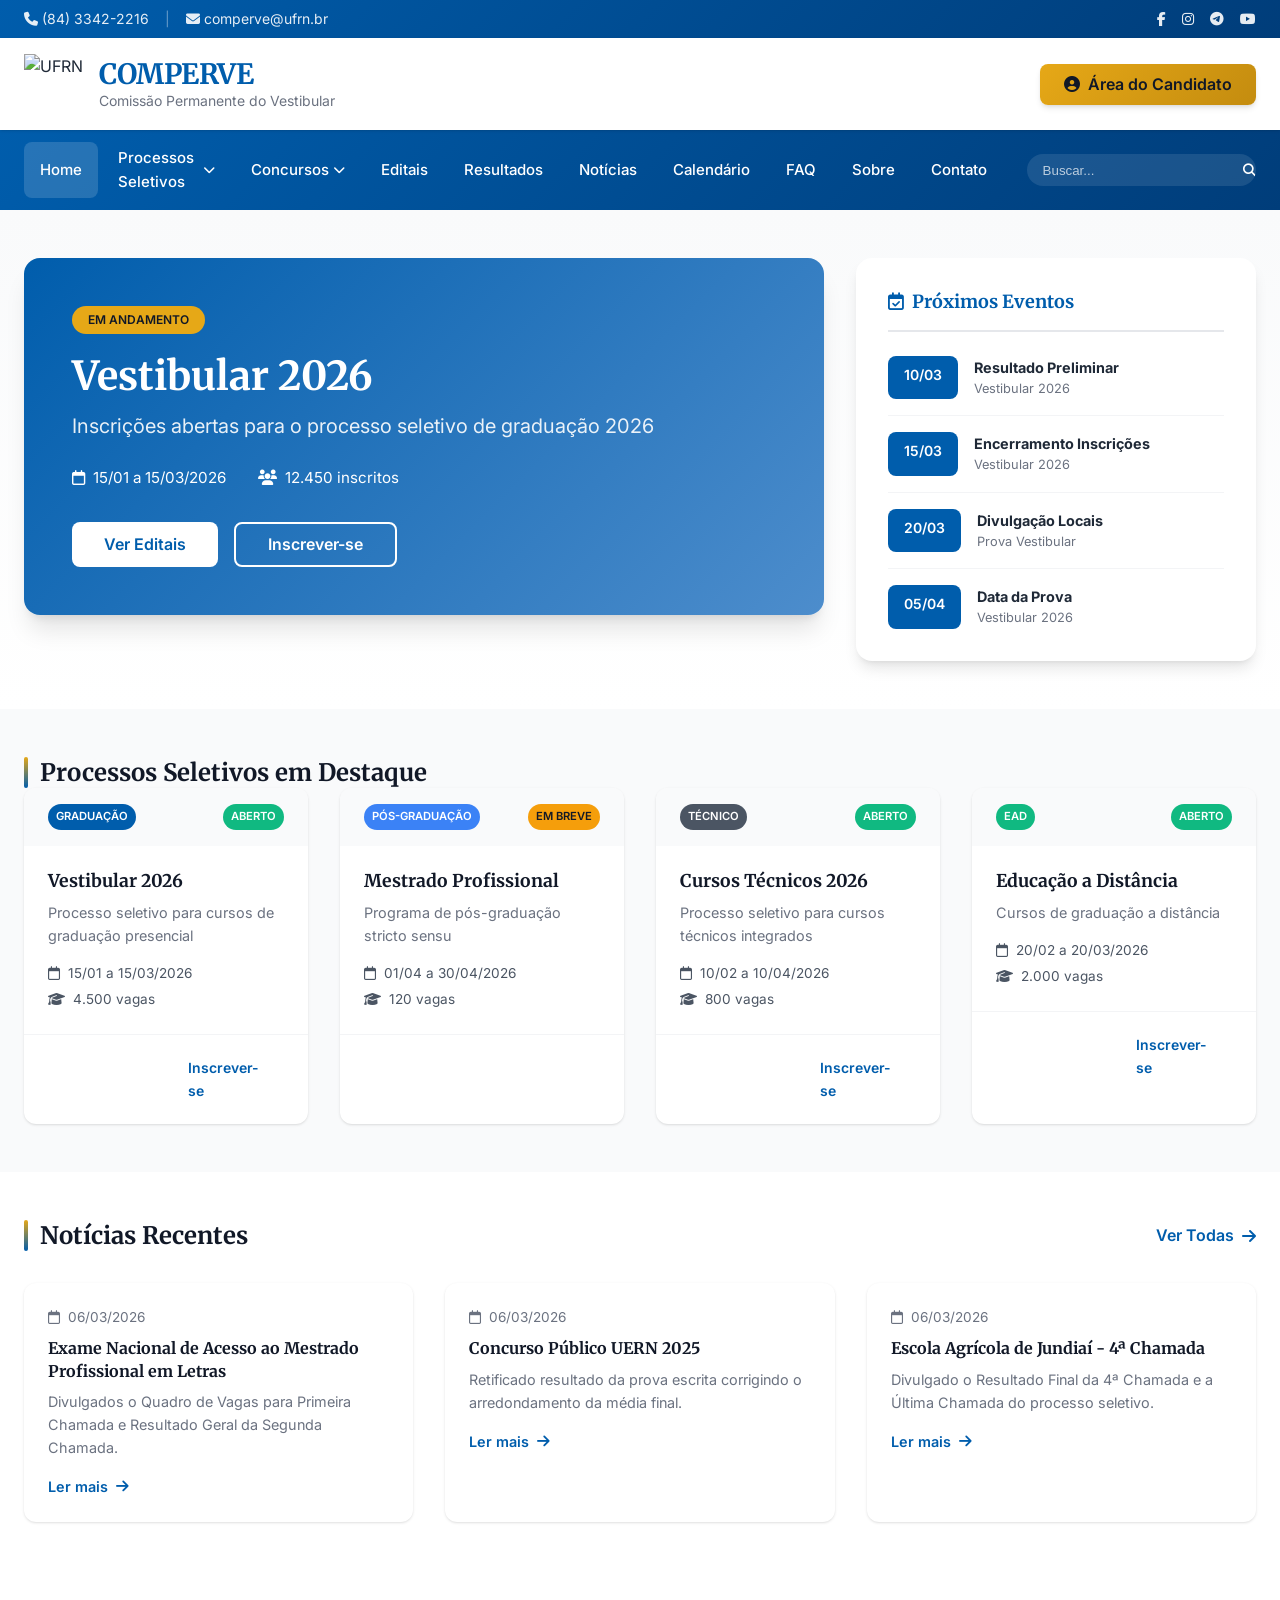
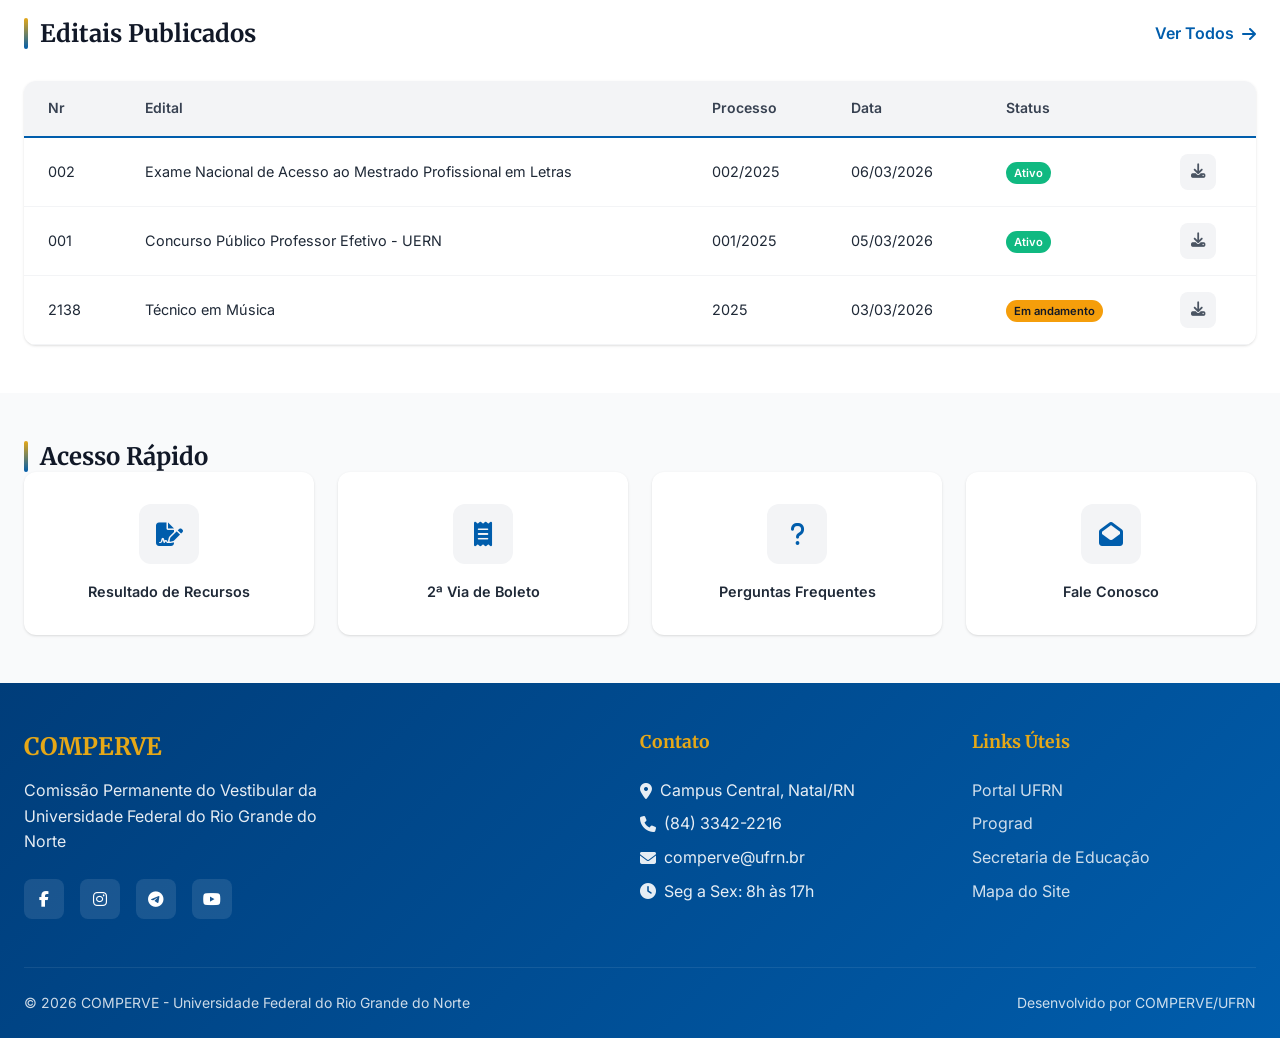
==== proposta-css-puro/index.html @ 0de2d8d8 "Initial commit: 3 proposals for COMPERVE portal redesign - Proposta Bootstrap: Framework Bootstrap 5" ====
<!DOCTYPE html>
<html lang="pt-BR">
<head>
    <meta charset="UTF-8">
    <meta name="viewport" content="width=device-width, initial-scale=1.0">
    <title>COMPERVE - Comissão Permanente do Vestibular</title>
    <link rel="preconnect" href="https://fonts.googleapis.com">
    <link rel="preconnect" href="https://fonts.gstatic.com" crossorigin>
    <link href="https://fonts.googleapis.com/css2?family=Inter:wght@300;400;500;600;700&family=Merriweather:wght@400;700&display=swap" rel="stylesheet">
    <link rel="stylesheet" href="https://cdnjs.cloudflare.com/ajax/libs/font-awesome/6.4.2/css/all.min.css">
    <link rel="stylesheet" href="style.css">
</head>
<body>
    <!-- Top Bar -->
    <div class="topbar">
        <div class="container">
            <div class="topbar-content">
                <div class="topbar-contact">
                    <a href="tel:+558433422216"><i class="fas fa-phone"></i> (84) 3342-2216</a>
                    <span class="separator">|</span>
                    <a href="mailto:comperve@ufrn.br"><i class="fas fa-envelope"></i> comperve@ufrn.br</a>
                </div>
                <div class="topbar-social">
                    <a href="#" aria-label="Facebook"><i class="fab fa-facebook-f"></i></a>
                    <a href="#" aria-label="Instagram"><i class="fab fa-instagram"></i></a>
                    <a href="#" aria-label="Telegram"><i class="fab fa-telegram-plane"></i></a>
                    <a href="#" aria-label="YouTube"><i class="fab fa-youtube"></i></a>
                </div>
            </div>
        </div>
    </div>

    <!-- Header -->
    <header class="header">
        <div class="container">
            <div class="header-content">
                <div class="header-brand">
                    <img src="https://www.ufrn.br/imagens/logos/brasao_ufrn.png" alt="UFRN" class="header-logo">
                    <div class="header-text">
                        <h1 class="brand-title">COMPERVE</h1>
                        <p class="brand-subtitle">Comissão Permanente do Vestibular</p>
                    </div>
                </div>
                <a href="https://comperve.ufrn.br/candidato" class="btn-candidate" target="_blank">
                    <i class="fas fa-user-circle"></i>
                    <span>Área do Candidato</span>
                </a>
                <button class="mobile-menu-toggle" aria-label="Abrir menu">
                    <i class="fas fa-bars"></i>
                </button>
            </div>
        </div>
    </header>

    <!-- Navigation -->
    <nav class="navbar">
        <div class="container">
            <div class="navbar-content">
                <ul class="nav-menu">
                    <li class="nav-item active"><a href="#" class="nav-link">Home</a></li>
                    <li class="nav-item has-dropdown">
                        <a href="#" class="nav-link">Processos Seletivos <i class="fas fa-chevron-down"></i></a>
                        <ul class="dropdown-menu">
                            <li><a href="#">Graduação</a></li>
                            <li><a href="#">Pós-Graduação</a></li>
                            <li><a href="#">Cursos Técnicos</a></li>
                            <li><a href="#">Educação a Distância</a></li>
                        </ul>
                    </li>
                    <li class="nav-item has-dropdown">
                        <a href="#" class="nav-link">Concursos <i class="fas fa-chevron-down"></i></a>
                        <ul class="dropdown-menu">
                            <li><a href="#">Professor Efetivo</a></li>
                            <li><a href="#">Técnico Administrativo</a></li>
                            <li><a href="#">Servidores</a></li>
                        </ul>
                    </li>
                    <li class="nav-item"><a href="#" class="nav-link">Editais</a></li>
                    <li class="nav-item"><a href="#" class="nav-link">Resultados</a></li>
                    <li class="nav-item"><a href="#" class="nav-link">Notícias</a></li>
                    <li class="nav-item"><a href="#" class="nav-link">Calendário</a></li>
                    <li class="nav-item"><a href="#" class="nav-link">FAQ</a></li>
                    <li class="nav-item"><a href="#" class="nav-link">Sobre</a></li>
                    <li class="nav-item"><a href="#" class="nav-link">Contato</a></li>
                </ul>
                <form class="search-box">
                    <input type="search" placeholder="Buscar..." aria-label="Buscar">
                    <button type="submit"><i class="fas fa-search"></i></button>
                </form>
            </div>
        </div>
    </nav>

    <!-- Mobile Menu -->
    <div class="mobile-menu">
        <button class="mobile-menu-close"><i class="fas fa-times"></i></button>
        <ul class="mobile-nav-menu">
            <li class="active"><a href="#"><i class="fas fa-home"></i> Home</a></li>
            <li class="has-dropdown">
                <a href="#"><i class="fas fa-graduation-cap"></i> Processos Seletivos</a>
                <ul class="mobile-dropdown">
                    <li><a href="#">Graduação</a></li>
                    <li><a href="#">Pós-Graduação</a></li>
                    <li><a href="#">Cursos Técnicos</a></li>
                    <li><a href="#">Educação a Distância</a></li>
                </ul>
            </li>
            <li class="has-dropdown">
                <a href="#"><i class="fas fa-briefcase"></i> Concursos</a>
                <ul class="mobile-dropdown">
                    <li><a href="#">Professor Efetivo</a></li>
                    <li><a href="#">Técnico Administrativo</a></li>
                </ul>
            </li>
            <li><a href="#"><i class="fas fa-file-alt"></i> Editais</a></li>
            <li><a href="#"><i class="fas fa-clipboard-check"></i> Resultados</a></li>
            <li><a href="#"><i class="fas fa-newspaper"></i> Notícias</a></li>
            <li><a href="#"><i class="fas fa-calendar-alt"></i> Calendário</a></li>
            <li><a href="#"><i class="fas fa-question-circle"></i> FAQ</a></li>
            <li><a href="#"><i class="fas fa-info-circle"></i> Sobre</a></li>
            <li><a href="#"><i class="fas fa-envelope"></i> Contato</a></li>
        </ul>
    </div>
    <div class="mobile-overlay"></div>

    <!-- Hero Section -->
    <section class="hero">
        <div class="container">
            <div class="hero-grid">
                <div class="hero-main">
                    <div class="hero-card">
                        <span class="badge-status">Em Andamento</span>
                        <h2 class="hero-title">Vestibular 2026</h2>
                        <p class="hero-subtitle">Inscrições abertas para o processo seletivo de graduação 2026</p>
                        <div class="hero-info">
                            <span><i class="far fa-calendar"></i> 15/01 a 15/03/2026</span>
                            <span><i class="fas fa-users"></i> 12.450 inscritos</span>
                        </div>
                        <div class="hero-actions">
                            <a href="#" class="btn btn-primary">Ver Editais</a>
                            <a href="#" class="btn btn-outline">Inscrever-se</a>
                        </div>
                    </div>
                </div>
                <aside class="hero-sidebar">
                    <div class="sidebar-card">
                        <h3 class="sidebar-title"><i class="far fa-calendar-check"></i> Próximos Eventos</h3>
                        <ul class="event-list">
                            <li class="event-item">
                                <span class="event-date">10/03</span>
                                <div class="event-content">
                                    <strong>Resultado Preliminar</strong>
                                    <p>Vestibular 2026</p>
                                </div>
                            </li>
                            <li class="event-item">
                                <span class="event-date">15/03</span>
                                <div class="event-content">
                                    <strong>Encerramento Inscrições</strong>
                                    <p>Vestibular 2026</p>
                                </div>
                            </li>
                            <li class="event-item">
                                <span class="event-date">20/03</span>
                                <div class="event-content">
                                    <strong>Divulgação Locais</strong>
                                    <p>Prova Vestibular</p>
                                </div>
                            </li>
                            <li class="event-item">
                                <span class="event-date">05/04</span>
                                <div class="event-content">
                                    <strong>Data da Prova</strong>
                                    <p>Vestibular 2026</p>
                                </div>
                            </li>
                        </ul>
                    </div>
                </aside>
            </div>
        </div>
    </section>

    <!-- Processos Seletivos -->
    <section class="section processes-section">
        <div class="container">
            <h2 class="section-title">Processos Seletivos em Destaque</h2>
            <div class="process-grid">
                <article class="process-card">
                    <div class="card-header">
                        <span class="badge badge-graduacao">Graduação</span>
                        <span class="badge badge-open">Aberto</span>
                    </div>
                    <div class="card-body">
                        <h3 class="card-title">Vestibular 2026</h3>
                        <p class="card-text">Processo seletivo para cursos de graduação presencial</p>
                        <div class="card-info">
                            <span><i class="far fa-calendar"></i> 15/01 a 15/03/2026</span>
                            <span><i class="fas fa-graduation-cap"></i> 4.500 vagas</span>
                        </div>
                    </div>
                    <div class="card-footer">
                        <a href="#" class="btn btn-sm btn-outline">Ver Detalhes</a>
                        <a href="#" class="btn btn-sm btn-primary">Inscrever-se</a>
                    </div>
                </article>
                <article class="process-card">
                    <div class="card-header">
                        <span class="badge badge-pos">Pós-Graduação</span>
                        <span class="badge badge-soon">Em breve</span>
                    </div>
                    <div class="card-body">
                        <h3 class="card-title">Mestrado Profissional</h3>
                        <p class="card-text">Programa de pós-graduação stricto sensu</p>
                        <div class="card-info">
                            <span><i class="far fa-calendar"></i> 01/04 a 30/04/2026</span>
                            <span><i class="fas fa-graduation-cap"></i> 120 vagas</span>
                        </div>
                    </div>
                    <div class="card-footer">
                        <a href="#" class="btn btn-sm btn-outline">Ver Detalhes</a>
                    </div>
                </article>
                <article class="process-card">
                    <div class="card-header">
                        <span class="badge badge-tecnico">Técnico</span>
                        <span class="badge badge-open">Aberto</span>
                    </div>
                    <div class="card-body">
                        <h3 class="card-title">Cursos Técnicos 2026</h3>
                        <p class="card-text">Processo seletivo para cursos técnicos integrados</p>
                        <div class="card-info">
                            <span><i class="far fa-calendar"></i> 10/02 a 10/04/2026</span>
                            <span><i class="fas fa-graduation-cap"></i> 800 vagas</span>
                        </div>
                    </div>
                    <div class="card-footer">
                        <a href="#" class="btn btn-sm btn-outline">Ver Detalhes</a>
                        <a href="#" class="btn btn-sm btn-primary">Inscrever-se</a>
                    </div>
                </article>
                <article class="process-card">
                    <div class="card-header">
                        <span class="badge badge-ead">EAD</span>
                        <span class="badge badge-open">Aberto</span>
                    </div>
                    <div class="card-body">
                        <h3 class="card-title">Educação a Distância</h3>
                        <p class="card-text">Cursos de graduação a distância</p>
                        <div class="card-info">
                            <span><i class="far fa-calendar"></i> 20/02 a 20/03/2026</span>
                            <span><i class="fas fa-graduation-cap"></i> 2.000 vagas</span>
                        </div>
                    </div>
                    <div class="card-footer">
                        <a href="#" class="btn btn-sm btn-outline">Ver Detalhes</a>
                        <a href="#" class="btn btn-sm btn-primary">Inscrever-se</a>
                    </div>
                </article>
            </div>
        </div>
    </section>

    <!-- Notícias -->
    <section class="section news-section">
        <div class="container">
            <div class="section-header">
                <h2 class="section-title">Notícias Recentes</h2>
                <a href="#" class="link-more">Ver Todas <i class="fas fa-arrow-right"></i></a>
            </div>
            <div class="news-grid">
                <article class="news-card">
                    <div class="news-content">
                        <span class="news-date"><i class="far fa-calendar"></i> 06/03/2026</span>
                        <h3 class="news-title">Exame Nacional de Acesso ao Mestrado Profissional em Letras</h3>
                        <p class="news-excerpt">Divulgados o Quadro de Vagas para Primeira Chamada e Resultado Geral da Segunda Chamada.</p>
                        <a href="#" class="news-link">Ler mais <i class="fas fa-arrow-right"></i></a>
                    </div>
                </article>
                <article class="news-card">
                    <div class="news-content">
                        <span class="news-date"><i class="far fa-calendar"></i> 06/03/2026</span>
                        <h3 class="news-title">Concurso Público UERN 2025</h3>
                        <p class="news-excerpt">Retificado resultado da prova escrita corrigindo o arredondamento da média final.</p>
                        <a href="#" class="news-link">Ler mais <i class="fas fa-arrow-right"></i></a>
                    </div>
                </article>
                <article class="news-card">
                    <div class="news-content">
                        <span class="news-date"><i class="far fa-calendar"></i> 06/03/2026</span>
                        <h3 class="news-title">Escola Agrícola de Jundiaí - 4ª Chamada</h3>
                        <p class="news-excerpt">Divulgado o Resultado Final da 4ª Chamada e a Última Chamada do processo seletivo.</p>
                        <a href="#" class="news-link">Ler mais <i class="fas fa-arrow-right"></i></a>
                    </div>
                </article>
            </div>
        </div>
    </section>

    <!-- Editais -->
    <section class="section editais-section">
        <div class="container">
            <div class="section-header">
                <h2 class="section-title">Editais Publicados</h2>
                <a href="#" class="link-more">Ver Todos <i class="fas fa-arrow-right"></i></a>
            </div>
            <div class="table-card">
                <table class="data-table">
                    <thead>
                        <tr>
                            <th>Nr</th>
                            <th>Edital</th>
                            <th>Processo</th>
                            <th>Data</th>
                            <th>Status</th>
                            <th></th>
                        </tr>
                    </thead>
                    <tbody>
                        <tr>
                            <td>002</td>
                            <td>Exame Nacional de Acesso ao Mestrado Profissional em Letras</td>
                            <td>002/2025</td>
                            <td>06/03/2026</td>
                            <td><span class="badge-table badge-open">Ativo</span></td>
                            <td><a href="#" class="btn-icon" aria-label="Baixar"><i class="fas fa-download"></i></a></td>
                        </tr>
                        <tr>
                            <td>001</td>
                            <td>Concurso Público Professor Efetivo - UERN</td>
                            <td>001/2025</td>
                            <td>05/03/2026</td>
                            <td><span class="badge-table badge-open">Ativo</span></td>
                            <td><a href="#" class="btn-icon" aria-label="Baixar"><i class="fas fa-download"></i></a></td>
                        </tr>
                        <tr>
                            <td>2138</td>
                            <td>Técnico em Música</td>
                            <td>2025</td>
                            <td>03/03/2026</td>
                            <td><span class="badge-table badge-progress">Em andamento</span></td>
                            <td><a href="#" class="btn-icon" aria-label="Baixar"><i class="fas fa-download"></i></a></td>
                        </tr>
                    </tbody>
                </table>
            </div>
        </div>
    </section>

    <!-- Quick Links -->
    <section class="section quick-section">
        <div class="container">
            <h2 class="section-title">Acesso Rápido</h2>
            <div class="quick-grid">
                <a href="#" class="quick-card">
                    <div class="quick-icon"><i class="fas fa-file-signature"></i></div>
                    <span>Resultado de Recursos</span>
                </a>
                <a href="#" class="quick-card">
                    <div class="quick-icon"><i class="fas fa-receipt"></i></div>
                    <span>2ª Via de Boleto</span>
                </a>
                <a href="#" class="quick-card">
                    <div class="quick-icon"><i class="fas fa-question"></i></div>
                    <span>Perguntas Frequentes</span>
                </a>
                <a href="#" class="quick-card">
                    <div class="quick-icon"><i class="fas fa-envelope-open"></i></div>
                    <span>Fale Conosco</span>
                </a>
            </div>
        </div>
    </section>

    <!-- Footer -->
    <footer class="footer">
        <div class="container">
            <div class="footer-grid">
                <div class="footer-col">
                    <h3 class="footer-title">COMPERVE</h3>
                    <p class="footer-desc">Comissão Permanente do Vestibular da Universidade Federal do Rio Grande do Norte</p>
                    <div class="footer-social">
                        <a href="#" aria-label="Facebook"><i class="fab fa-facebook-f"></i></a>
                        <a href="#" aria-label="Instagram"><i class="fab fa-instagram"></i></a>
                        <a href="#" aria-label="Telegram"><i class="fab fa-telegram-plane"></i></a>
                        <a href="#" aria-label="YouTube"><i class="fab fa-youtube"></i></a>
                    </div>
                </div>
                <div class="footer-col">
                    <h4 class="footer-subtitle">Contato</h4>
                    <ul class="footer-list">
                        <li><i class="fas fa-map-marker-alt"></i> Campus Central, Natal/RN</li>
                        <li><i class="fas fa-phone"></i> (84) 3342-2216</li>
                        <li><i class="fas fa-envelope"></i> comperve@ufrn.br</li>
                        <li><i class="fas fa-clock"></i> Seg a Sex: 8h às 17h</li>
                    </ul>
                </div>
                <div class="footer-col">
                    <h4 class="footer-subtitle">Links Úteis</h4>
                    <ul class="footer-list">
                        <li><a href="#">Portal UFRN</a></li>
                        <li><a href="#">Prograd</a></li>
                        <li><a href="#">Secretaria de Educação</a></li>
                        <li><a href="#">Mapa do Site</a></li>
                    </ul>
                </div>
            </div>
            <div class="footer-bottom">
                <p>&copy; 2026 COMPERVE - Universidade Federal do Rio Grande do Norte</p>
                <p>Desenvolvido por COMPERVE/UFRN</p>
            </div>
        </div>
    </footer>

    <script src="script.js"></script>
</body>
</html>
---- proposta-css-puro/style.css ----
:root {
    /* Cores Primárias */
    --primary: #005dac;
    --primary-dark: #003d7a;
    --primary-light: #4d8dcc;
    
    /* Cores de Accent */
    --accent: #e6a817;
    --accent-dark: #c48c0f;
    
    /* Cores de Feedback */
    --success: #10b981;
    --warning: #f59e0b;
    --danger: #ef4444;
    --info: #3b82f6;
    
    /* Cores Neutras */
    --white: #ffffff;
    --gray-50: #f9fafb;
    --gray-100: #f3f4f6;
    --gray-200: #e5e7eb;
    --gray-300: #d1d5db;
    --gray-400: #9ca3af;
    --gray-500: #6b7280;
    --gray-600: #4b5563;
    --gray-700: #374151;
    --gray-800: #1f2937;
    --gray-900: #111827;
    
    /* Tipografia */
    --font-heading: 'Merriweather', Georgia, serif;
    --font-body: 'Inter', -apple-system, BlinkMacSystemFont, sans-serif;
    
    /* Espaçamento */
    --space-xs: 0.25rem;
    --space-sm: 0.5rem;
    --space-md: 1rem;
    --space-lg: 1.5rem;
    --space-xl: 2rem;
    --space-2xl: 3rem;
    
    /* Bordas */
    --radius-sm: 4px;
    --radius-md: 8px;
    --radius-lg: 12px;
    --radius-xl: 16px;
    --radius-full: 9999px;
    
    /* Sombras */
    --shadow-sm: 0 1px 2px 0 rgba(0, 0, 0, 0.05);
    --shadow: 0 1px 3px 0 rgba(0, 0, 0, 0.1), 0 1px 2px -1px rgba(0, 0, 0, 0.1);
    --shadow-md: 0 4px 6px -1px rgba(0, 0, 0, 0.1), 0 2px 4px -2px rgba(0, 0, 0, 0.1);
    --shadow-lg: 0 10px 15px -3px rgba(0, 0, 0, 0.1), 0 4px 6px -4px rgba(0, 0, 0, 0.1);
    --shadow-xl: 0 20px 25px -5px rgba(0, 0, 0, 0.1), 0 8px 10px -6px rgba(0, 0, 0, 0.1);
    
    /* Transições */
    --transition-fast: 150ms ease;
    --transition-base: 250ms ease;
    --transition-slow: 350ms ease;
    
    /* Container */
    --container-max: 1280px;
    --container-padding: var(--space-lg);
}

/* Reset */
*, *::before, *::after {
    box-sizing: border-box;
    margin: 0;
    padding: 0;
}

html {
    scroll-behavior: smooth;
    font-size: 16px;
}

body {
    font-family: var(--font-body);
    font-size: 1rem;
    line-height: 1.6;
    color: var(--gray-800);
    background-color: var(--white);
    -webkit-font-smoothing: antialiased;
    -moz-osx-font-smoothing: grayscale;
}

h1, h2, h3, h4, h5, h6 {
    font-family: var(--font-heading);
    font-weight: 700;
    line-height: 1.3;
    color: var(--gray-900);
}

a {
    text-decoration: none;
    color: inherit;
    transition: color var(--transition-fast);
}

ul {
    list-style: none;
}

img {
    max-width: 100%;
    height: auto;
    display: block;
}

button {
    border: none;
    background: none;
    cursor: pointer;
    font-family: inherit;
}

/* Container */
.container {
    width: 100%;
    max-width: var(--container-max);
    margin: 0 auto;
    padding: 0 var(--container-padding);
}

/* Topbar */
.topbar {
    background: linear-gradient(135deg, var(--primary) 0%, var(--primary-dark) 100%);
    color: var(--white);
    font-size: 0.875rem;
    padding: var(--space-sm) 0;
}

.topbar-content {
    display: flex;
    justify-content: space-between;
    align-items: center;
}

.topbar-contact {
    display: flex;
    align-items: center;
    gap: var(--space-md);
}

.topbar-contact a {
    display: flex;
    align-items: center;
    gap: var(--space-xs);
    color: var(--white);
    opacity: 0.9;
    transition: opacity var(--transition-fast);
}

.topbar-contact a:hover {
    opacity: 1;
}

.separator {
    color: rgba(255, 255, 255, 0.4);
}

.topbar-social {
    display: flex;
    gap: var(--space-md);
}

.topbar-social a {
    color: var(--white);
    opacity: 0.9;
    transition: all var(--transition-fast);
}

.topbar-social a:hover {
    opacity: 1;
    transform: translateY(-2px);
}

/* Header */
.header {
    background-color: var(--white);
    box-shadow: var(--shadow);
    position: sticky;
    top: 0;
    z-index: 100;
}

.header-content {
    display: flex;
    justify-content: space-between;
    align-items: center;
    padding: var(--space-md) 0;
    gap: var(--space-lg);
}

.header-brand {
    display: flex;
    align-items: center;
    gap: var(--space-md);
}

.header-logo {
    height: 60px;
    width: auto;
}

.brand-title {
    font-size: 1.75rem;
    color: var(--primary);
    margin-bottom: -2px;
    letter-spacing: -0.5px;
}

.brand-subtitle {
    font-size: 0.875rem;
    color: var(--gray-500);
    font-weight: 400;
}

/* Botão Candidato */
.btn-candidate {
    display: inline-flex;
    align-items: center;
    gap: var(--space-sm);
    background: linear-gradient(135deg, var(--accent) 0%, var(--accent-dark) 100%);
    color: var(--gray-900);
    font-weight: 600;
    padding: var(--space-sm) var(--space-lg);
    border-radius: var(--radius-md);
    transition: all var(--transition-base);
    box-shadow: var(--shadow-md);
}

.btn-candidate:hover {
    transform: translateY(-2px);
    box-shadow: var(--shadow-lg);
    color: var(--gray-900);
}

.mobile-menu-toggle {
    display: none;
    font-size: 1.5rem;
    color: var(--primary);
    padding: var(--space-sm);
}

/* Navbar */
.navbar {
    background: linear-gradient(135deg, var(--primary) 0%, var(--primary-dark) 100%);
    box-shadow: var(--shadow-md);
}

.navbar-content {
    display: flex;
    justify-content: space-between;
    align-items: center;
    gap: var(--space-lg);
}

.nav-menu {
    display: flex;
    align-items: center;
    gap: var(--space-xs);
}

.nav-item {
    position: relative;
}

.nav-link {
    display: flex;
    align-items: center;
    gap: var(--space-xs);
    color: var(--white);
    padding: var(--space-md) var(--space-md);
    font-weight: 500;
    font-size: 0.9375rem;
    border-radius: var(--radius-md);
    transition: all var(--transition-fast);
}

.nav-link:hover {
    background-color: rgba(255, 255, 255, 0.1);
    color: var(--white);
}

.nav-item.active .nav-link {
    background-color: rgba(255, 255, 255, 0.15);
}

.nav-item.has-dropdown .nav-link i {
    font-size: 0.75rem;
    transition: transform var(--transition-fast);
}

.nav-item.has-dropdown:hover .nav-link i {
    transform: rotate(180deg);
}

/* Dropdown */
.dropdown-menu {
    position: absolute;
    top: 100%;
    left: 0;
    min-width: 200px;
    background: var(--white);
    border-radius: var(--radius-lg);
    box-shadow: var(--shadow-xl);
    opacity: 0;
    visibility: hidden;
    transform: translateY(10px);
    transition: all var(--transition-base);
    padding: var(--space-sm);
    z-index: 50;
}

.nav-item.has-dropdown:hover .dropdown-menu {
    opacity: 1;
    visibility: visible;
    transform: translateY(0);
}

.dropdown-menu li a {
    display: block;
    padding: var(--space-sm) var(--space-md);
    color: var(--gray-700);
    font-weight: 500;
    border-radius: var(--radius-md);
    transition: all var(--transition-fast);
}

.dropdown-menu li a:hover {
    background-color: var(--primary);
    color: var(--white);
}

/* Search */
.search-box {
    display: flex;
    background: rgba(255, 255, 255, 0.1);
    border-radius: var(--radius-full);
    overflow: hidden;
}

.search-box input {
    border: none;
    background: transparent;
    color: var(--white);
    padding: var(--space-sm) var(--space-md);
    width: 200px;
    outline: none;
}

.search-box input::placeholder {
    color: rgba(255, 255, 255, 0.7);
}

.search-box button {
    color: var(--white);
    padding: var(--space-sm) var(--space-md);
    transition: background var(--transition-fast);
}

.search-box button:hover {
    background: rgba(255, 255, 255, 0.1);
}

/* Mobile Menu */
.mobile-menu {
    position: fixed;
    top: 0;
    right: -100%;
    width: 300px;
    height: 100vh;
    background: var(--white);
    z-index: 200;
    transition: right var(--transition-base);
    box-shadow: var(--shadow-xl);
    overflow-y: auto;
}

.mobile-menu.active {
    right: 0;
}

.mobile-menu-close {
    position: absolute;
    top: var(--space-md);
    right: var(--space-md);
    font-size: 1.5rem;
    color: var(--gray-600);
    padding: var(--space-sm);
}

.mobile-overlay {
    position: fixed;
    inset: 0;
    background: rgba(0, 0, 0, 0.5);
    opacity: 0;
    visibility: hidden;
    transition: all var(--transition-base);
    z-index: 150;
}

.mobile-overlay.active {
    opacity: 1;
    visibility: visible;
}

.mobile-nav-menu {
    padding: calc(var(--space-xl) + var(--space-xl)) var(--space-lg) var(--space-lg);
}

.mobile-nav-menu > li > a {
    display: flex;
    align-items: center;
    gap: var(--space-md);
    padding: var(--space-md);
    color: var(--gray-800);
    font-weight: 500;
    border-bottom: 1px solid var(--gray-200);
}

.mobile-nav-menu > li.has-dropdown > a::after {
    content: '\f107';
    font-family: 'Font Awesome 6 Free';
    font-weight: 900;
    margin-left: auto;
}

.mobile-dropdown {
    display: none;
    padding-left: var(--space-xl);
    background: var(--gray-50);
}

.mobile-dropdown.active {
    display: block;
}

.mobile-dropdown li a {
    display: block;
    padding: var(--space-sm) var(--space-md);
    color: var(--gray-600);
    font-size: 0.9rem;
}

/* Hero Section */
.hero {
    background: linear-gradient(180deg, var(--gray-50) 0%, var(--white) 100%);
    padding: var(--space-2xl) 0;
}

.hero-grid {
    display: grid;
    grid-template-columns: 2fr 1fr;
    gap: var(--space-xl);
    align-items: start;
}

.hero-card {
    background: linear-gradient(135deg, var(--primary) 0%, var(--primary-light) 100%);
    border-radius: var(--radius-xl);
    padding: var(--space-2xl);
    color: var(--white);
    box-shadow: var(--shadow-xl);
}

.badge-status {
    display: inline-block;
    background: var(--accent);
    color: var(--gray-900);
    padding: var(--space-xs) var(--space-md);
    border-radius: var(--radius-full);
    font-size: 0.75rem;
    font-weight: 600;
    margin-bottom: var(--space-md);
    text-transform: uppercase;
}

.hero-title {
    font-size: 2.5rem;
    color: var(--white);
    margin-bottom: var(--space-sm);
}

.hero-subtitle {
    font-size: 1.25rem;
    opacity: 0.9;
    margin-bottom: var(--space-lg);
}

.hero-info {
    display: flex;
    gap: var(--space-xl);
    margin-bottom: var(--space-xl);
    font-size: 0.95rem;
}

.hero-info span {
    display: flex;
    align-items: center;
    gap: var(--space-sm);
}

.hero-actions {
    display: flex;
    gap: var(--space-md);
}

/* Buttons */
.btn {
    display: inline-flex;
    align-items: center;
    justify-content: center;
    padding: var(--space-sm) var(--space-xl);
    font-weight: 600;
    border-radius: var(--radius-md);
    transition: all var(--transition-base);
    cursor: pointer;
}

.btn-primary {
    background: var(--white);
    color: var(--primary);
}

.btn-primary:hover {
    background: var(--gray-100);
    transform: translateY(-2px);
}

.btn-outline {
    background: transparent;
    color: var(--white);
    border: 2px solid var(--white);
}

.btn-outline:hover {
    background: rgba(255, 255, 255, 0.1);
    color: var(--white);
}

.btn-sm {
    padding: var(--space-xs) var(--space-md);
    font-size: 0.875rem;
}

.btn-outline-primary {
    border: 2px solid var(--primary);
    color: var(--primary);
}

.btn-outline-primary:hover {
    background: var(--primary);
    color: var(--white);
}

/* Sidebar */
.sidebar-card {
    background: var(--white);
    border-radius: var(--radius-xl);
    padding: var(--space-xl);
    box-shadow: var(--shadow-lg);
}

.sidebar-title {
    font-size: 1.125rem;
    color: var(--primary);
    margin-bottom: var(--space-lg);
    padding-bottom: var(--space-md);
    border-bottom: 2px solid var(--gray-200);
    display: flex;
    align-items: center;
    gap: var(--space-sm);
}

.event-list {
    display: flex;
    flex-direction: column;
    gap: var(--space-md);
}

.event-item {
    display: flex;
    gap: var(--space-md);
    padding-bottom: var(--space-md);
    border-bottom: 1px solid var(--gray-100);
}

.event-item:last-child {
    border-bottom: none;
    padding-bottom: 0;
}

.event-date {
    background: var(--primary);
    color: var(--white);
    padding: var(--space-sm) var(--space-md);
    border-radius: var(--radius-md);
    font-weight: 600;
    font-size: 0.875rem;
    white-space: nowrap;
}

.event-content strong {
    display: block;
    color: var(--gray-800);
    font-size: 0.9rem;
}

.event-content p {
    color: var(--gray-500);
    font-size: 0.8rem;
    margin: 0;
}

/* Sections */
.section {
    padding: var(--space-2xl) 0;
}

.section-header {
    display: flex;
    justify-content: space-between;
    align-items: center;
    margin-bottom: var(--space-xl);
}

.section-title {
    font-size: 1.5rem;
    position: relative;
    padding-left: var(--space-md);
}

.section-title::before {
    content: '';
    position: absolute;
    left: 0;
    top: 0;
    bottom: 0;
    width: 4px;
    background: linear-gradient(180deg, var(--accent) 0%, var(--primary) 100%);
    border-radius: 2px;
}

.link-more {
    color: var(--primary);
    font-weight: 600;
    display: flex;
    align-items: center;
    gap: var(--space-sm);
    transition: all var(--transition-fast);
}

.link-more:hover {
    gap: var(--space-md);
    color: var(--primary-dark);
}

/* Processos */
.processes-section {
    background: var(--gray-50);
}

.process-grid {
    display: grid;
    grid-template-columns: repeat(auto-fit, minmax(280px, 1fr));
    gap: var(--space-xl);
}

.process-card {
    background: var(--white);
    border-radius: var(--radius-lg);
    box-shadow: var(--shadow);
    overflow: hidden;
    transition: all var(--transition-base);
}

.process-card:hover {
    transform: translateY(-5px);
    box-shadow: var(--shadow-xl);
}

.card-header {
    display: flex;
    justify-content: space-between;
    padding: var(--space-md) var(--space-lg);
    background: var(--gray-50);
}

.badge {
    display: inline-block;
    padding: var(--space-xs) var(--space-sm);
    border-radius: var(--radius-full);
    font-size: 0.7rem;
    font-weight: 600;
    text-transform: uppercase;
}

.badge-graduacao { background: var(--primary); color: var(--white); }
.badge-pos { background: var(--info); color: var(--white); }
.badge-tecnico { background: var(--gray-600); color: var(--white); }
.badge-ead { background: var(--success); color: var(--white); }
.badge-open { background: var(--success); color: var(--white); }
.badge-soon { background: var(--warning); color: var(--gray-900); }

.card-body {
    padding: var(--space-lg);
}

.card-title {
    font-size: 1.1rem;
    margin-bottom: var(--space-sm);
}

.card-text {
    color: var(--gray-500);
    font-size: 0.9rem;
    margin-bottom: var(--space-md);
}

.card-info {
    display: flex;
    flex-direction: column;
    gap: var(--space-xs);
    color: var(--gray-600);
    font-size: 0.85rem;
}

.card-info span {
    display: flex;
    align-items: center;
    gap: var(--space-sm);
}

.card-footer {
    display: flex;
    gap: var(--space-sm);
    padding: var(--space-md) var(--space-lg);
    border-top: 1px solid var(--gray-100);
}

/* News */
.news-grid {
    display: grid;
    grid-template-columns: repeat(auto-fit, minmax(300px, 1fr));
    gap: var(--space-xl);
}

.news-card {
    background: var(--white);
    border-radius: var(--radius-lg);
    box-shadow: var(--shadow);
    transition: all var(--transition-base);
}

.news-card:hover {
    transform: translateY(-3px);
    box-shadow: var(--shadow-lg);
}

.news-content {
    padding: var(--space-lg);
}

.news-date {
    color: var(--gray-500);
    font-size: 0.85rem;
    display: flex;
    align-items: center;
    gap: var(--space-sm);
}

.news-title {
    font-size: 1rem;
    margin: var(--space-sm) 0;
    line-height: 1.4;
}

.news-excerpt {
    color: var(--gray-500);
    font-size: 0.9rem;
    margin-bottom: var(--space-md);
}

.news-link {
    color: var(--primary);
    font-weight: 600;
    font-size: 0.9rem;
    display: flex;
    align-items: center;
    gap: var(--space-sm);
    transition: gap var(--transition-fast);
}

.news-link:hover {
    gap: var(--space-md);
}

/* Tabela */
.table-card {
    background: var(--white);
    border-radius: var(--radius-lg);
    box-shadow: var(--shadow);
    overflow: hidden;
}

.data-table {
    width: 100%;
    border-collapse: collapse;
}

.data-table th {
    background: var(--gray-100);
    text-align: left;
    padding: var(--space-md) var(--space-lg);
    font-weight: 600;
    color: var(--gray-700);
    font-size: 0.875rem;
    border-bottom: 2px solid var(--primary);
}

.data-table td {
    padding: var(--space-md) var(--space-lg);
    border-bottom: 1px solid var(--gray-100);
    font-size: 0.9rem;
}

.data-table tbody tr {
    transition: background var(--transition-fast);
}

.data-table tbody tr:hover {
    background: var(--gray-50);
}

.badge-table {
    padding: var(--space-xs) var(--space-sm);
    border-radius: var(--radius-full);
    font-size: 0.7rem;
    font-weight: 600;
}

.badge-progress { background: var(--warning); color: var(--gray-900); }

.btn-icon {
    display: inline-flex;
    align-items: center;
    justify-content: center;
    width: 36px;
    height: 36px;
    border-radius: var(--radius-md);
    background: var(--gray-100);
    color: var(--gray-600);
    transition: all var(--transition-fast);
}

.btn-icon:hover {
    background: var(--primary);
    color: var(--white);
}

/* Quick Links */
.quick-section {
    background: var(--gray-50);
}

.quick-grid {
    display: grid;
    grid-template-columns: repeat(4, 1fr);
    gap: var(--space-lg);
}

.quick-card {
    display: flex;
    flex-direction: column;
    align-items: center;
    gap: var(--space-md);
    background: var(--white);
    padding: var(--space-xl);
    border-radius: var(--radius-lg);
    box-shadow: var(--shadow);
    transition: all var(--transition-base);
    text-align: center;
}

.quick-card:hover {
    transform: translateY(-5px);
    box-shadow: var(--shadow-lg);
    background: var(--primary);
    color: var(--white);
}

.quick-icon {
    width: 60px;
    height: 60px;
    display: flex;
    align-items: center;
    justify-content: center;
    background: var(--gray-100);
    border-radius: var(--radius-lg);
    font-size: 1.5rem;
    color: var(--primary);
    transition: all var(--transition-base);
}

.quick-card:hover .quick-icon {
    background: rgba(255, 255, 255, 0.2);
    color: var(--white);
}

.quick-card span {
    font-weight: 600;
    font-size: 0.9rem;
}

/* Footer */
.footer {
    background: linear-gradient(135deg, var(--primary-dark) 0%, var(--primary) 100%);
    color: var(--white);
    padding: var(--space-2xl) 0 var(--space-lg);
}

.footer-grid {
    display: grid;
    grid-template-columns: 2fr 1fr 1fr;
    gap: var(--space-2xl);
    margin-bottom: var(--space-2xl);
}

.footer-title {
    font-size: 1.5rem;
    color: var(--accent);
    margin-bottom: var(--space-md);
}

.footer-desc {
    opacity: 0.9;
    margin-bottom: var(--space-lg);
    max-width: 300px;
}

.footer-social {
    display: flex;
    gap: var(--space-md);
}

.footer-social a {
    display: flex;
    align-items: center;
    justify-content: center;
    width: 40px;
    height: 40px;
    background: rgba(255, 255, 255, 0.1);
    border-radius: var(--radius-md);
    color: var(--white);
    transition: all var(--transition-fast);
}

.footer-social a:hover {
    background: var(--accent);
    color: var(--gray-900);
    transform: translateY(-3px);
}

.footer-subtitle {
    font-size: 1.1rem;
    color: var(--accent);
    margin-bottom: var(--space-lg);
}

.footer-list li {
    margin-bottom: var(--space-sm);
    display: flex;
    align-items: center;
    gap: var(--space-sm);
    opacity: 0.9;
}

.footer-list a {
    opacity: 0.9;
    transition: all var(--transition-fast);
}

.footer-list a:hover {
    opacity: 1;
    color: var(--accent);
    padding-left: var(--space-sm);
}

.footer-bottom {
    display: flex;
    justify-content: space-between;
    padding-top: var(--space-lg);
    border-top: 1px solid rgba(255, 255, 255, 0.1);
    font-size: 0.875rem;
    opacity: 0.8;
}

/* Responsividade */
@media (max-width: 1024px) {
    .hero-grid {
        grid-template-columns: 1fr;
    }
    
    .hero-sidebar {
        display: none;
    }
    
    .quick-grid {
        grid-template-columns: repeat(2, 1fr);
    }
    
    .footer-grid {
        grid-template-columns: 1fr 1fr;
    }
}

@media (max-width: 768px) {
    .topbar {
        display: none;
    }
    
    .navbar {
        display: none;
    }
    
    .mobile-menu-toggle {
        display: block;
    }
    
    .header-content {
        flex-wrap: wrap;
    }
    
    .btn-candidate span {
        display: none;
    }
    
    .btn-candidate {
        padding: var(--space-sm);
    }
    
    .brand-title {
        font-size: 1.25rem;
    }
    
    .hero-title {
        font-size: 1.75rem;
    }
    
    .hero-subtitle {
        font-size: 1rem;
    }
    
    .hero-info {
        flex-direction: column;
        gap: var(--space-sm);
    }
    
    .hero-actions {
        flex-direction: column;
    }
    
    .section-title {
        font-size: 1.25rem;
    }
    
    .quick-grid {
        grid-template-columns: repeat(2, 1fr);
        gap: var(--space-md);
    }
    
    .footer-grid {
        grid-template-columns: 1fr;
        gap: var(--space-xl);
    }
    
    .footer-bottom {
        flex-direction: column;
        gap: var(--space-sm);
        text-align: center;
    }
    
    .data-table {
        font-size: 0.8rem;
    }
    
    .data-table th,
    .data-table td {
        padding: var(--space-sm);
    }
}

@media (max-width: 480px) {
    .container {
        padding: 0 var(--space-md);
    }
    
    .quick-grid {
        grid-template-columns: 1fr 1fr;
    }
    
    .quick-card {
        padding: var(--space-md);
    }
    
    .quick-icon {
        width: 45px;
        height: 45px;
        font-size: 1.2rem;
    }
    
    .process-grid,
    .news-grid {
        grid-template-columns: 1fr;
    }
}
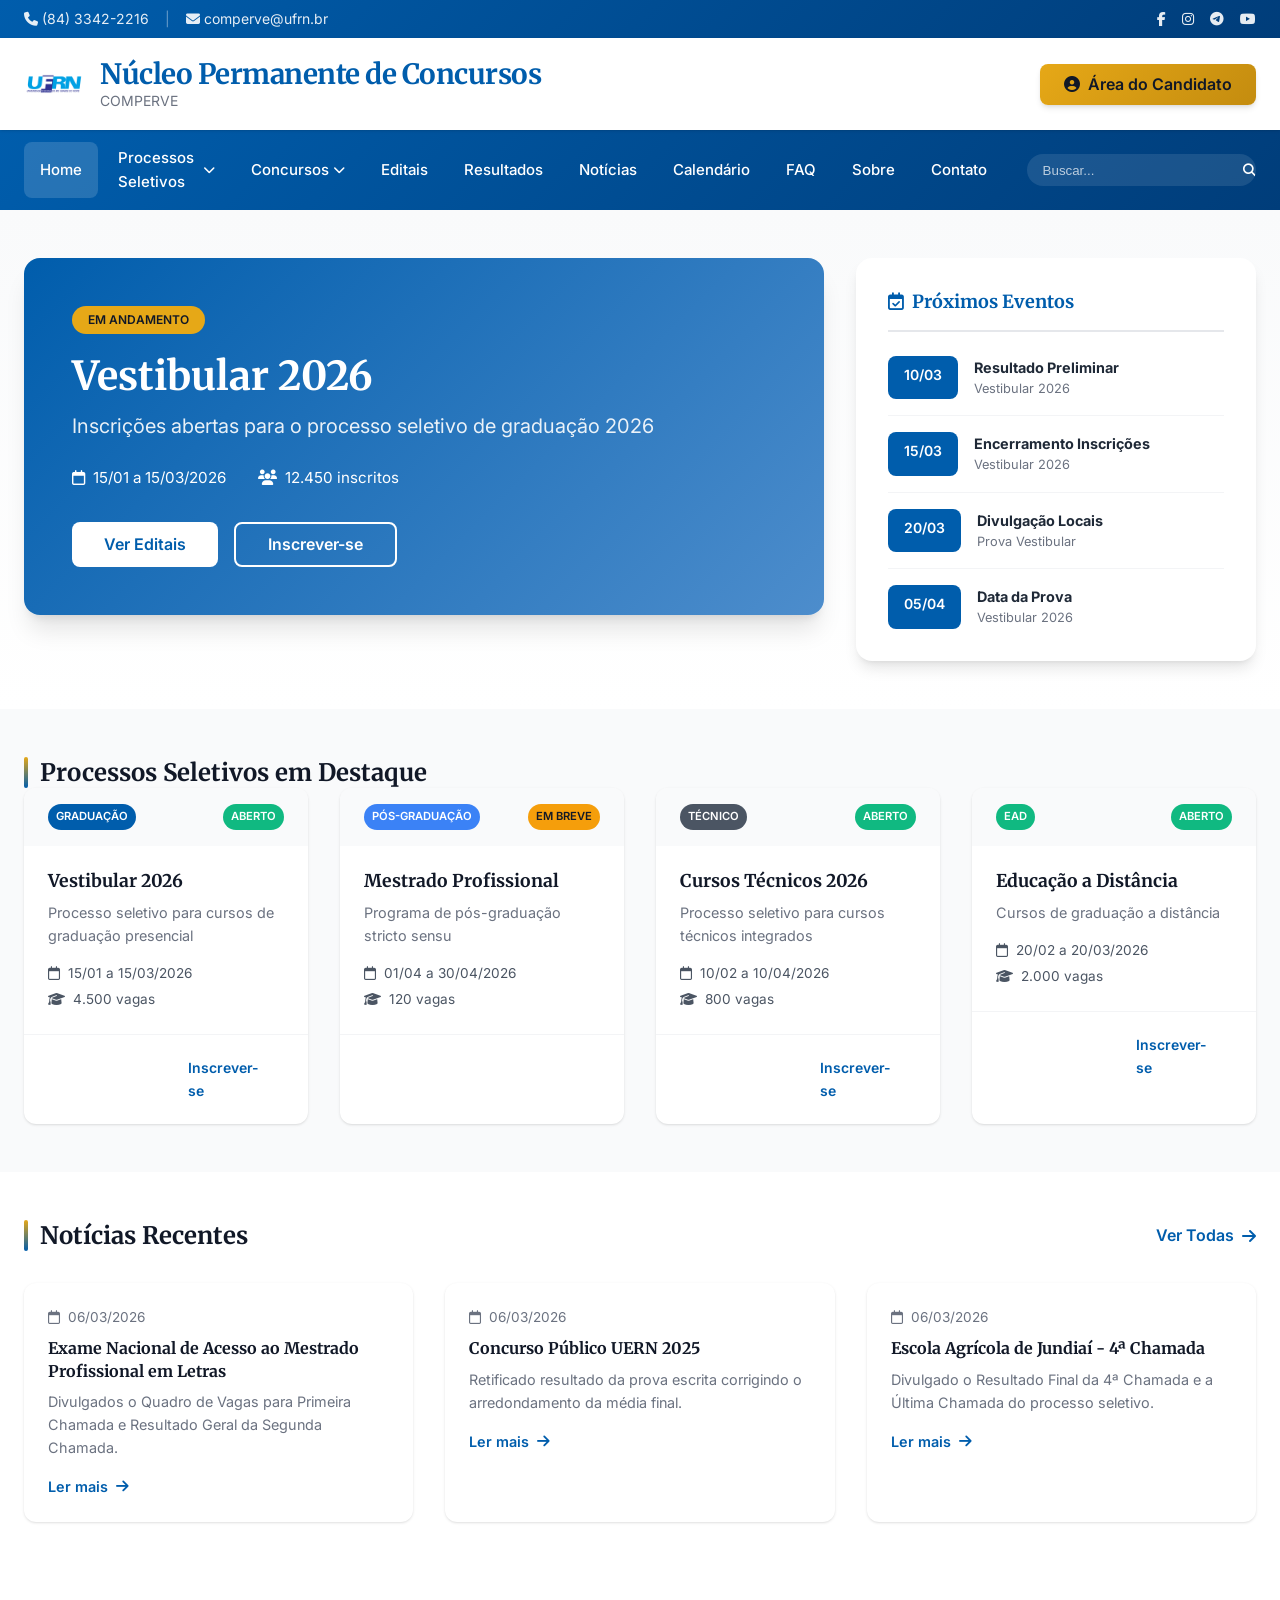
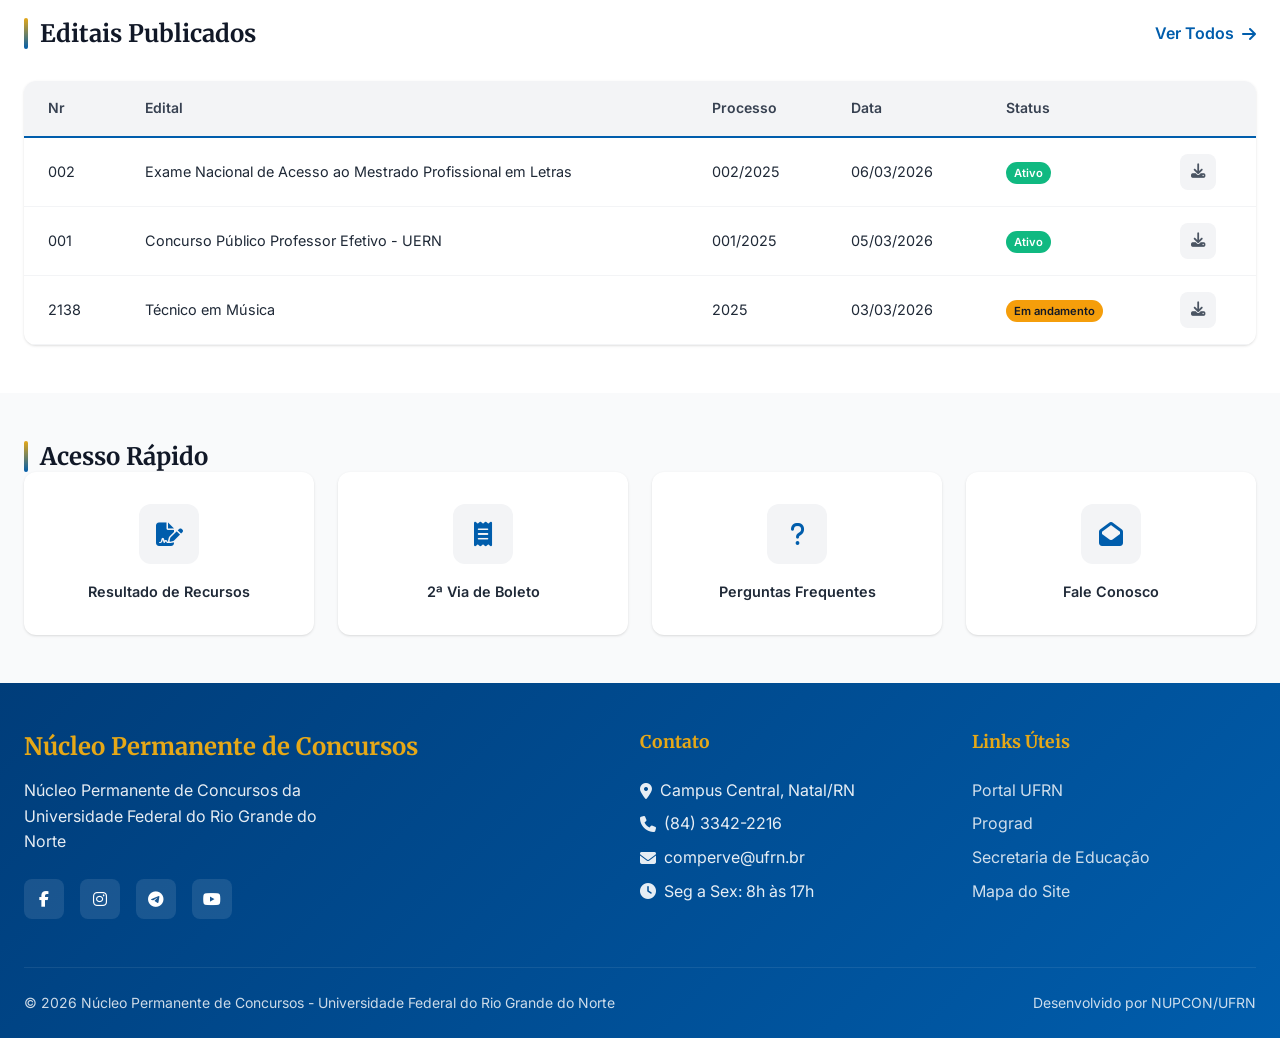
==== commit e2d26ebf: "Updates: branding changes, visual improvements and bug fixes - Changed title to 'Núcleo Permanente d" ====
--- a/proposta-css-puro/index.html
+++ b/proposta-css-puro/index.html
@@ -3,7 +3,7 @@
 <head>
     <meta charset="UTF-8">
     <meta name="viewport" content="width=device-width, initial-scale=1.0">
-    <title>COMPERVE - Comissão Permanente do Vestibular</title>
+    <title>Núcleo Permanente de Concursos - COMPERVE</title>
     <link rel="preconnect" href="https://fonts.googleapis.com">
     <link rel="preconnect" href="https://fonts.gstatic.com" crossorigin>
     <link href="https://fonts.googleapis.com/css2?family=Inter:wght@300;400;500;600;700&family=Merriweather:wght@400;700&display=swap" rel="stylesheet">
@@ -35,10 +35,11 @@
         <div class="container">
             <div class="header-content">
                 <div class="header-brand">
-                    <img src="https://www.ufrn.br/imagens/logos/brasao_ufrn.png" alt="UFRN" class="header-logo">
+                    <img src="../ufrn-logo-png_seeklogo-144360.png" alt="UFRN" class="header-logo">
+                    <img src="https://www.comperve.ufrn.br/images/logo-comperve-iphone-ipod-ipad.png" alt="COMPERVE" class="header-logo-comperve" onerror="this.style.display='none'">
                     <div class="header-text">
-                        <h1 class="brand-title">COMPERVE</h1>
-                        <p class="brand-subtitle">Comissão Permanente do Vestibular</p>
+                        <h1 class="brand-title">Núcleo Permanente de Concursos</h1>
+                        <p class="brand-subtitle">COMPERVE</p>
                     </div>
                 </div>
                 <a href="https://comperve.ufrn.br/candidato" class="btn-candidate" target="_blank">
@@ -377,8 +378,8 @@
         <div class="container">
             <div class="footer-grid">
                 <div class="footer-col">
-                    <h3 class="footer-title">COMPERVE</h3>
-                    <p class="footer-desc">Comissão Permanente do Vestibular da Universidade Federal do Rio Grande do Norte</p>
+                    <h3 class="footer-title">Núcleo Permanente de Concursos</h3>
+                    <p class="footer-desc">Núcleo Permanente de Concursos da Universidade Federal do Rio Grande do Norte</p>
                     <div class="footer-social">
                         <a href="#" aria-label="Facebook"><i class="fab fa-facebook-f"></i></a>
                         <a href="#" aria-label="Instagram"><i class="fab fa-instagram"></i></a>
@@ -406,8 +407,8 @@
                 </div>
             </div>
             <div class="footer-bottom">
-                <p>&copy; 2026 COMPERVE - Universidade Federal do Rio Grande do Norte</p>
-                <p>Desenvolvido por COMPERVE/UFRN</p>
+                <p>&copy; 2026 Núcleo Permanente de Concursos - Universidade Federal do Rio Grande do Norte</p>
+                <p>Desenvolvido por NUPCON/UFRN</p>
             </div>
         </div>
     </footer>
--- a/proposta-css-puro/style.css
+++ b/proposta-css-puro/style.css
@@ -202,6 +202,12 @@
 .header-logo {
     height: 60px;
     width: auto;
+}
+
+.header-logo-comperve {
+    height: 50px;
+    width: auto;
+    margin-left: var(--space-sm);
 }
 
 .brand-title {
@@ -682,6 +688,10 @@
     box-shadow: var(--shadow-xl);
 }
 
+.process-card:hover .card-title {
+    color: var(--primary);
+}
+
 .card-header {
     display: flex;
     justify-content: space-between;
@@ -758,6 +768,7 @@
 .news-card:hover {
     transform: translateY(-3px);
     box-shadow: var(--shadow-lg);
+    border-left: 4px solid var(--primary);
 }
 
 .news-content {
@@ -892,6 +903,12 @@
     color: var(--white);
 }
 
+.quick-card:hover .quick-icon {
+    background: rgba(255, 255, 255, 0.2);
+    color: var(--white);
+    transform: scale(1.1);
+}
+
 .quick-icon {
     width: 60px;
     height: 60px;
